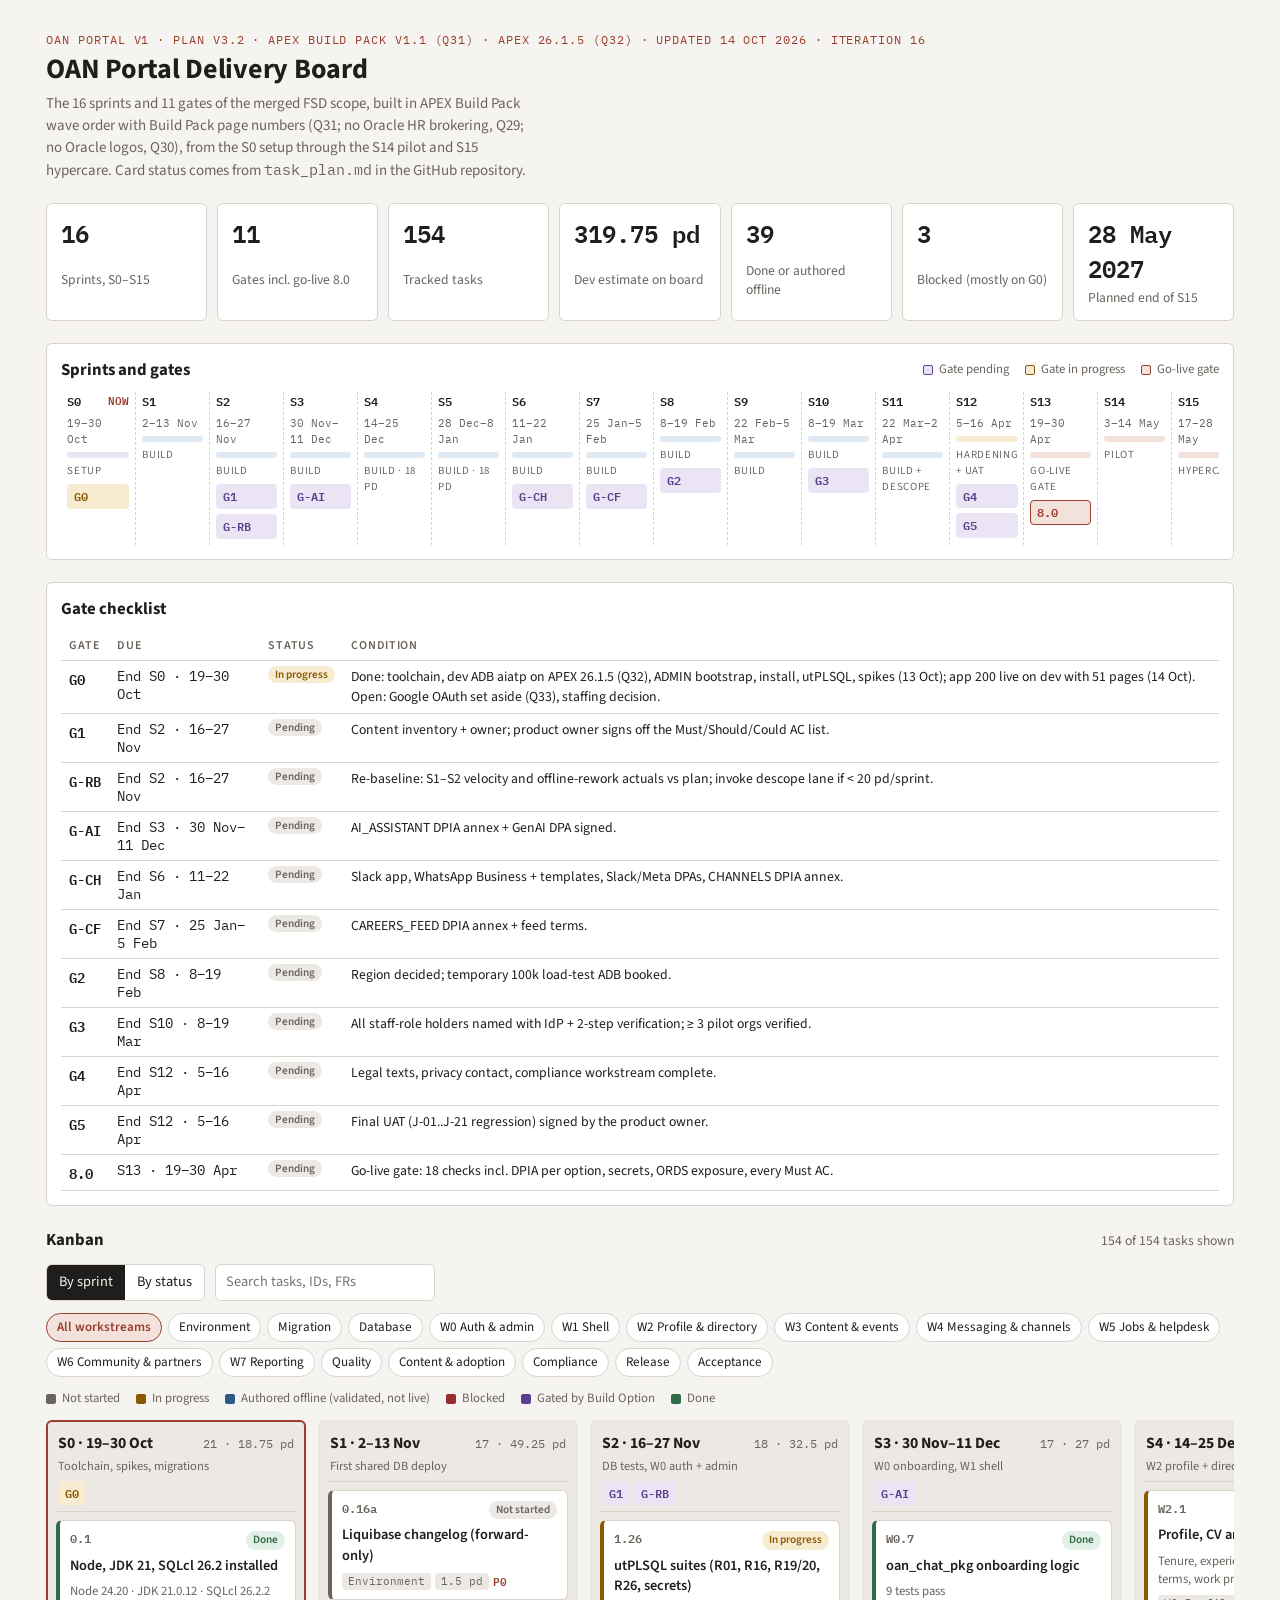
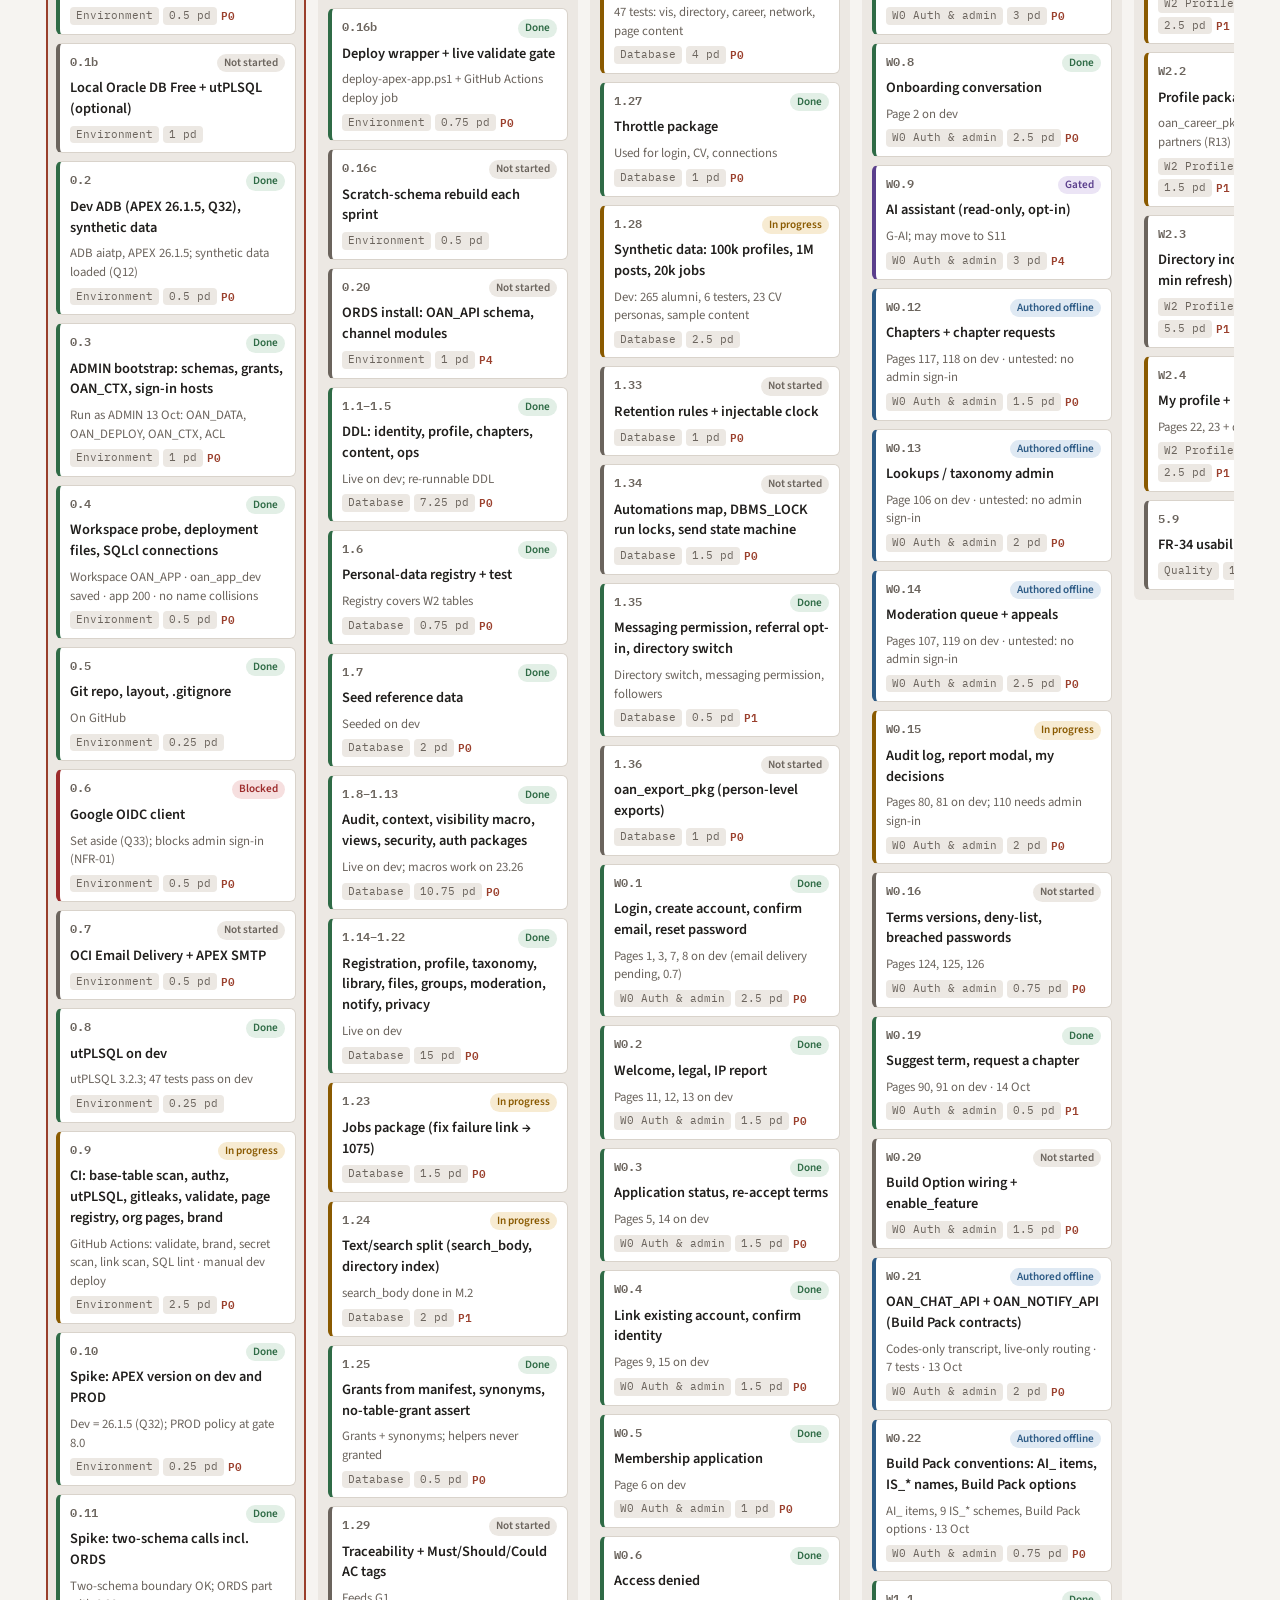
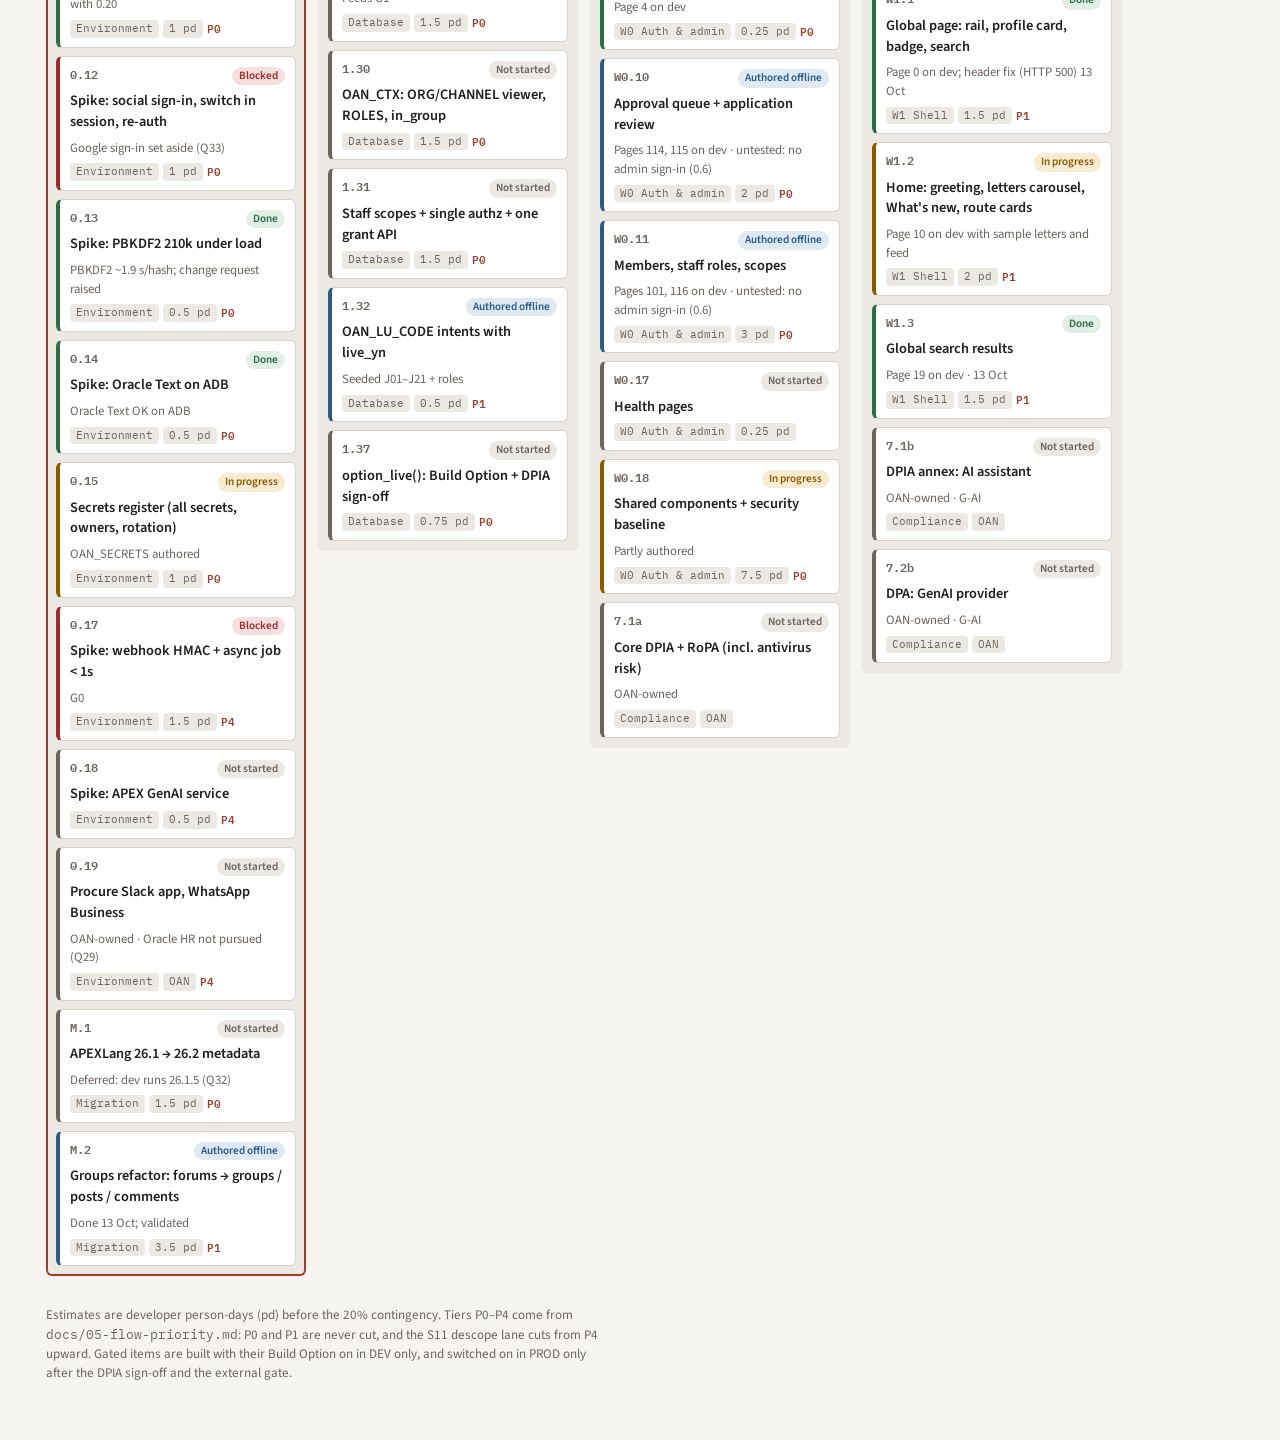
==== docs/index.html @ d641988b "GitHub Pages entry for the delivery board Co-Authored-By: Claude Opus 5.5 <noreply@anthropic.com>" ====
<!doctype html>
<html lang="en">
<head>
<meta charset="utf-8">
<meta name="viewport" content="width=device-width, initial-scale=1">
<title>OAN Portal Delivery Board</title>
<meta http-equiv="refresh" content="0; url=delivery-board.html">
</head>
<body>
<p><a href="delivery-board.html">OAN Portal delivery board</a> · <a href="OAN-Delivery-Board-landscape.pdf">PDF (A4 landscape)</a></p>
</body>
</html>
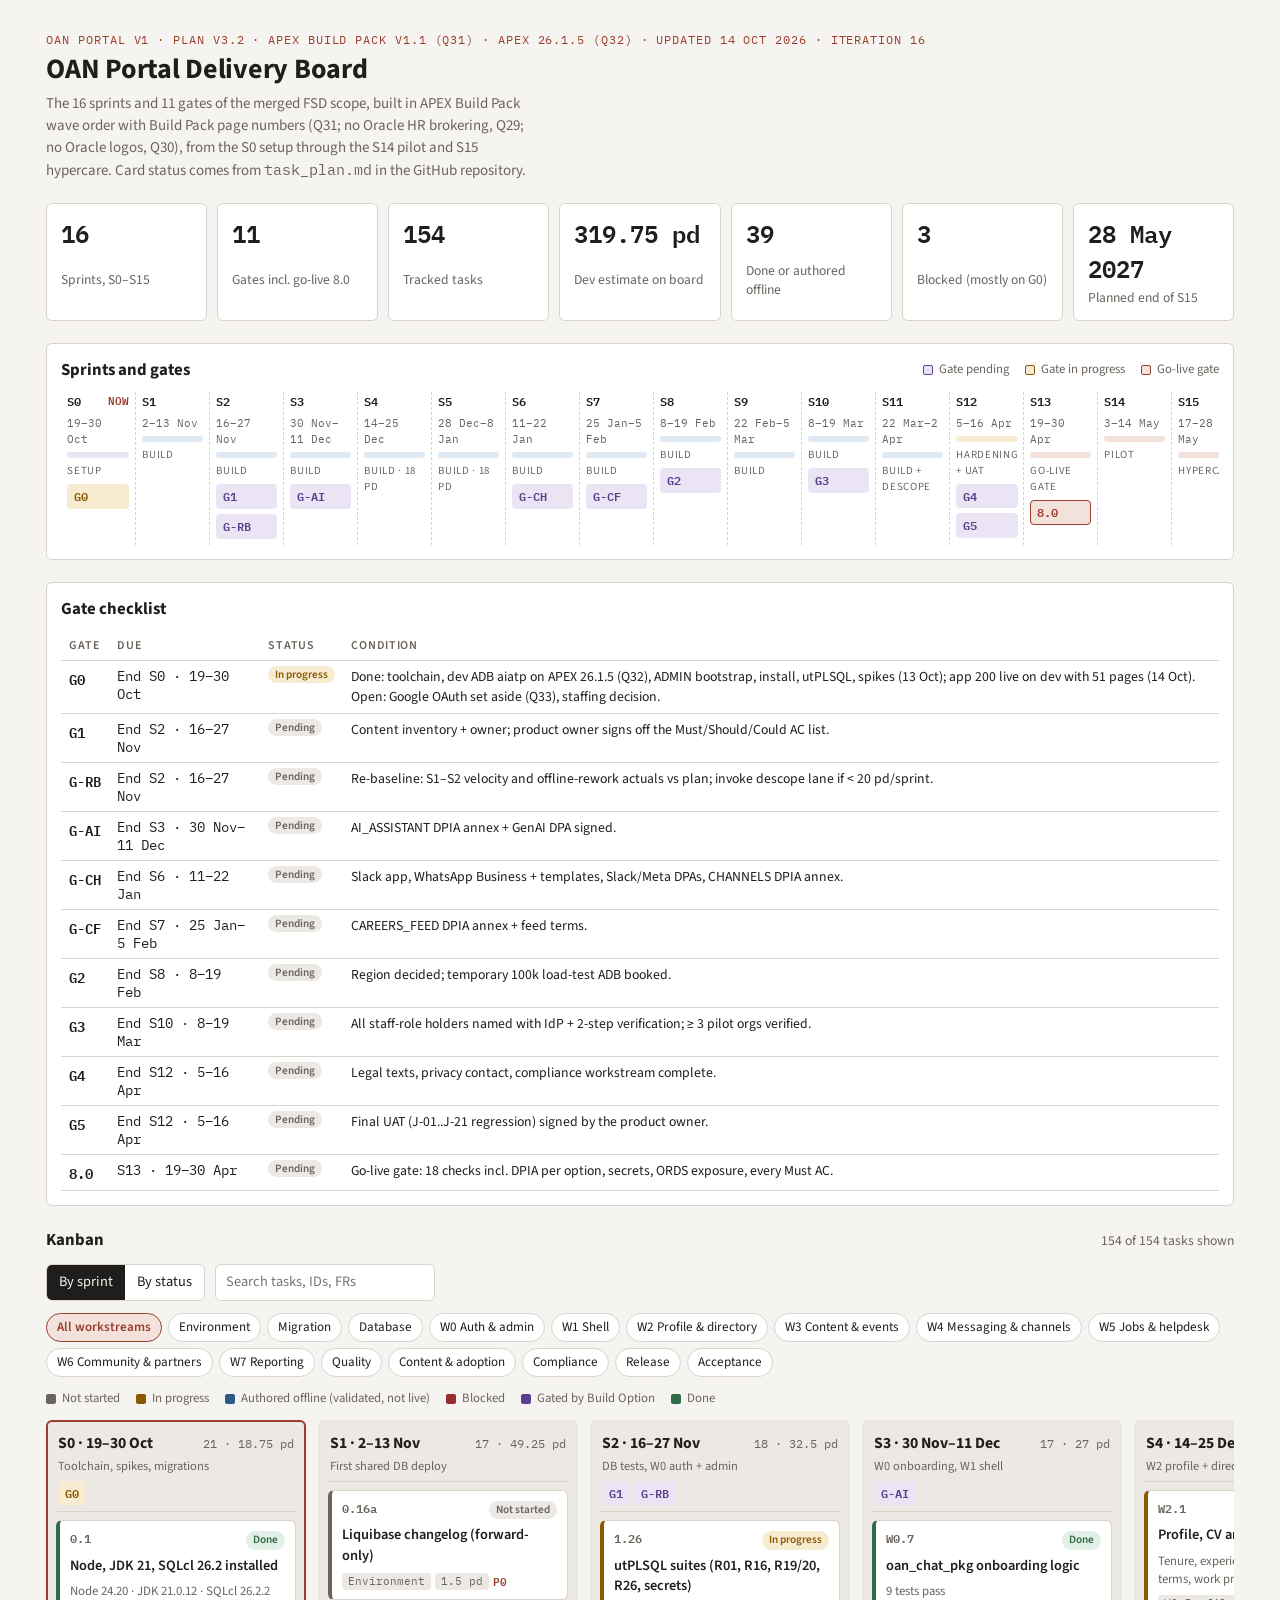
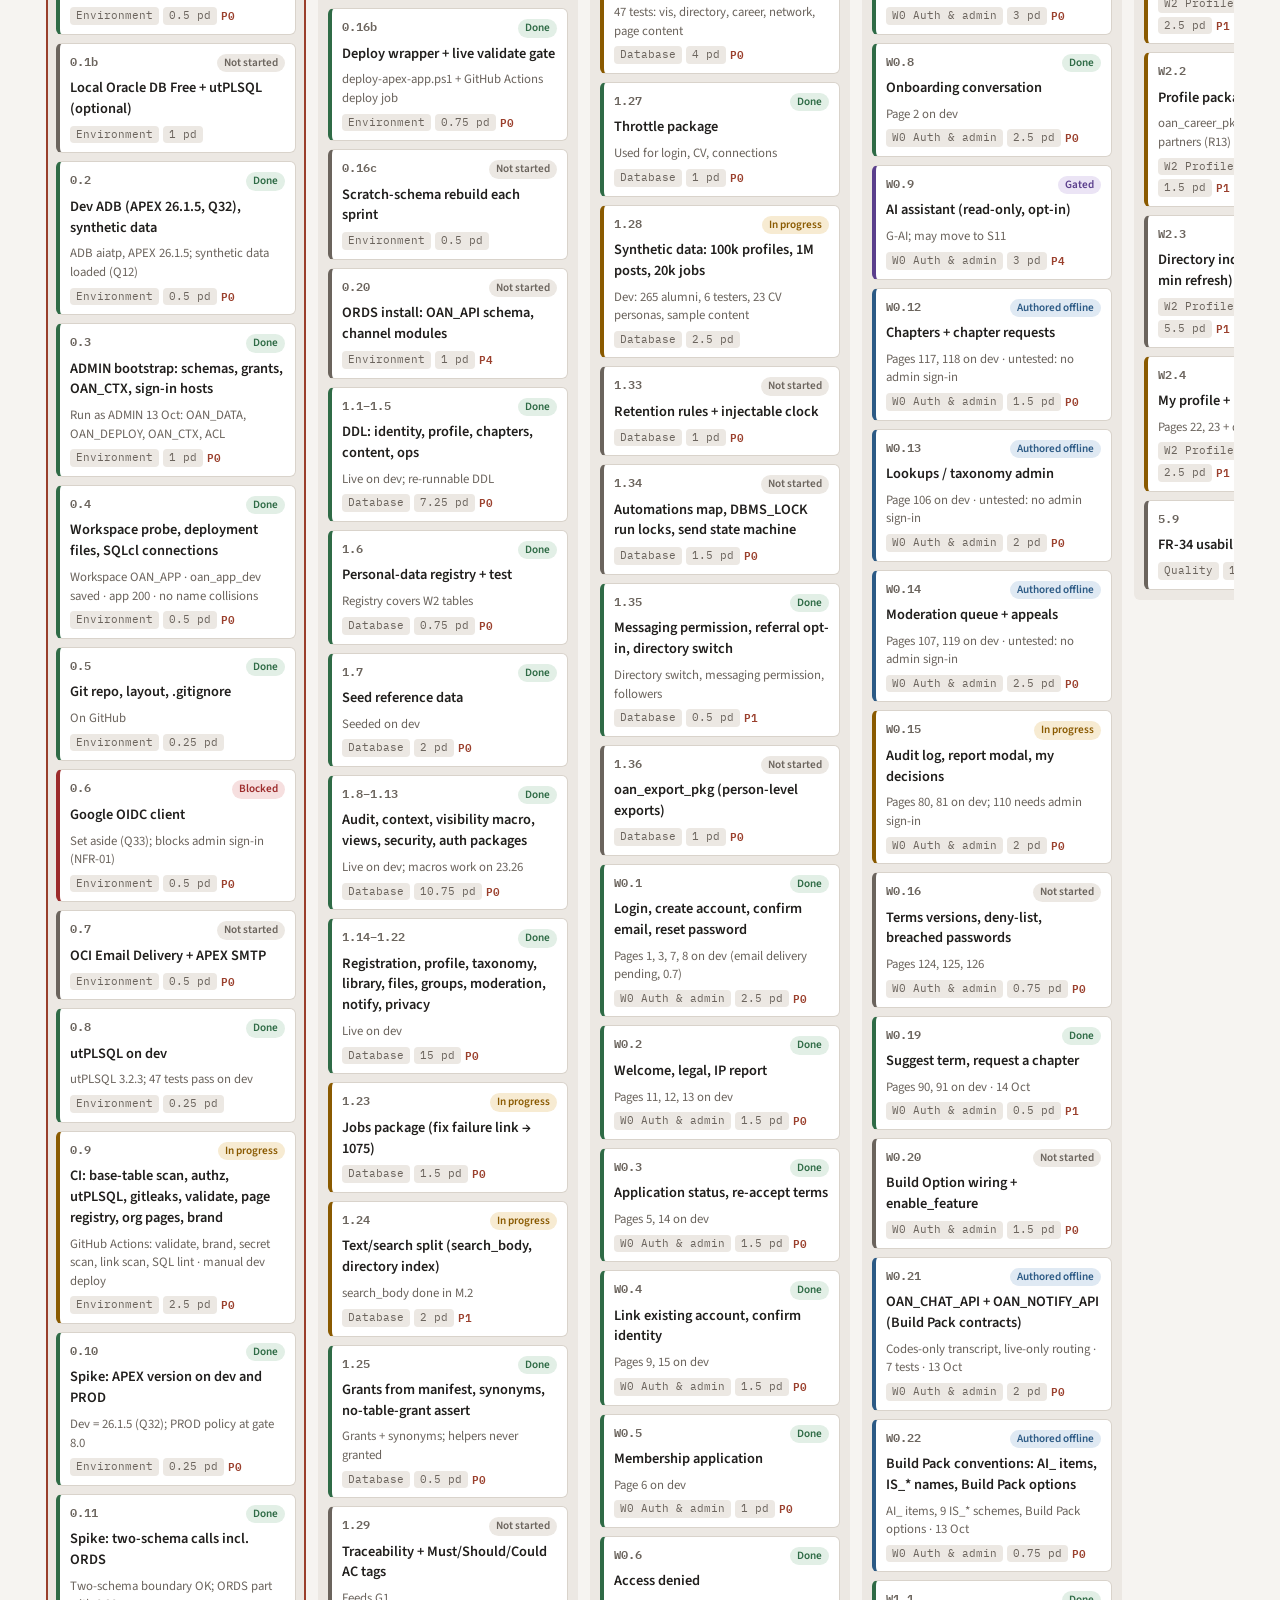
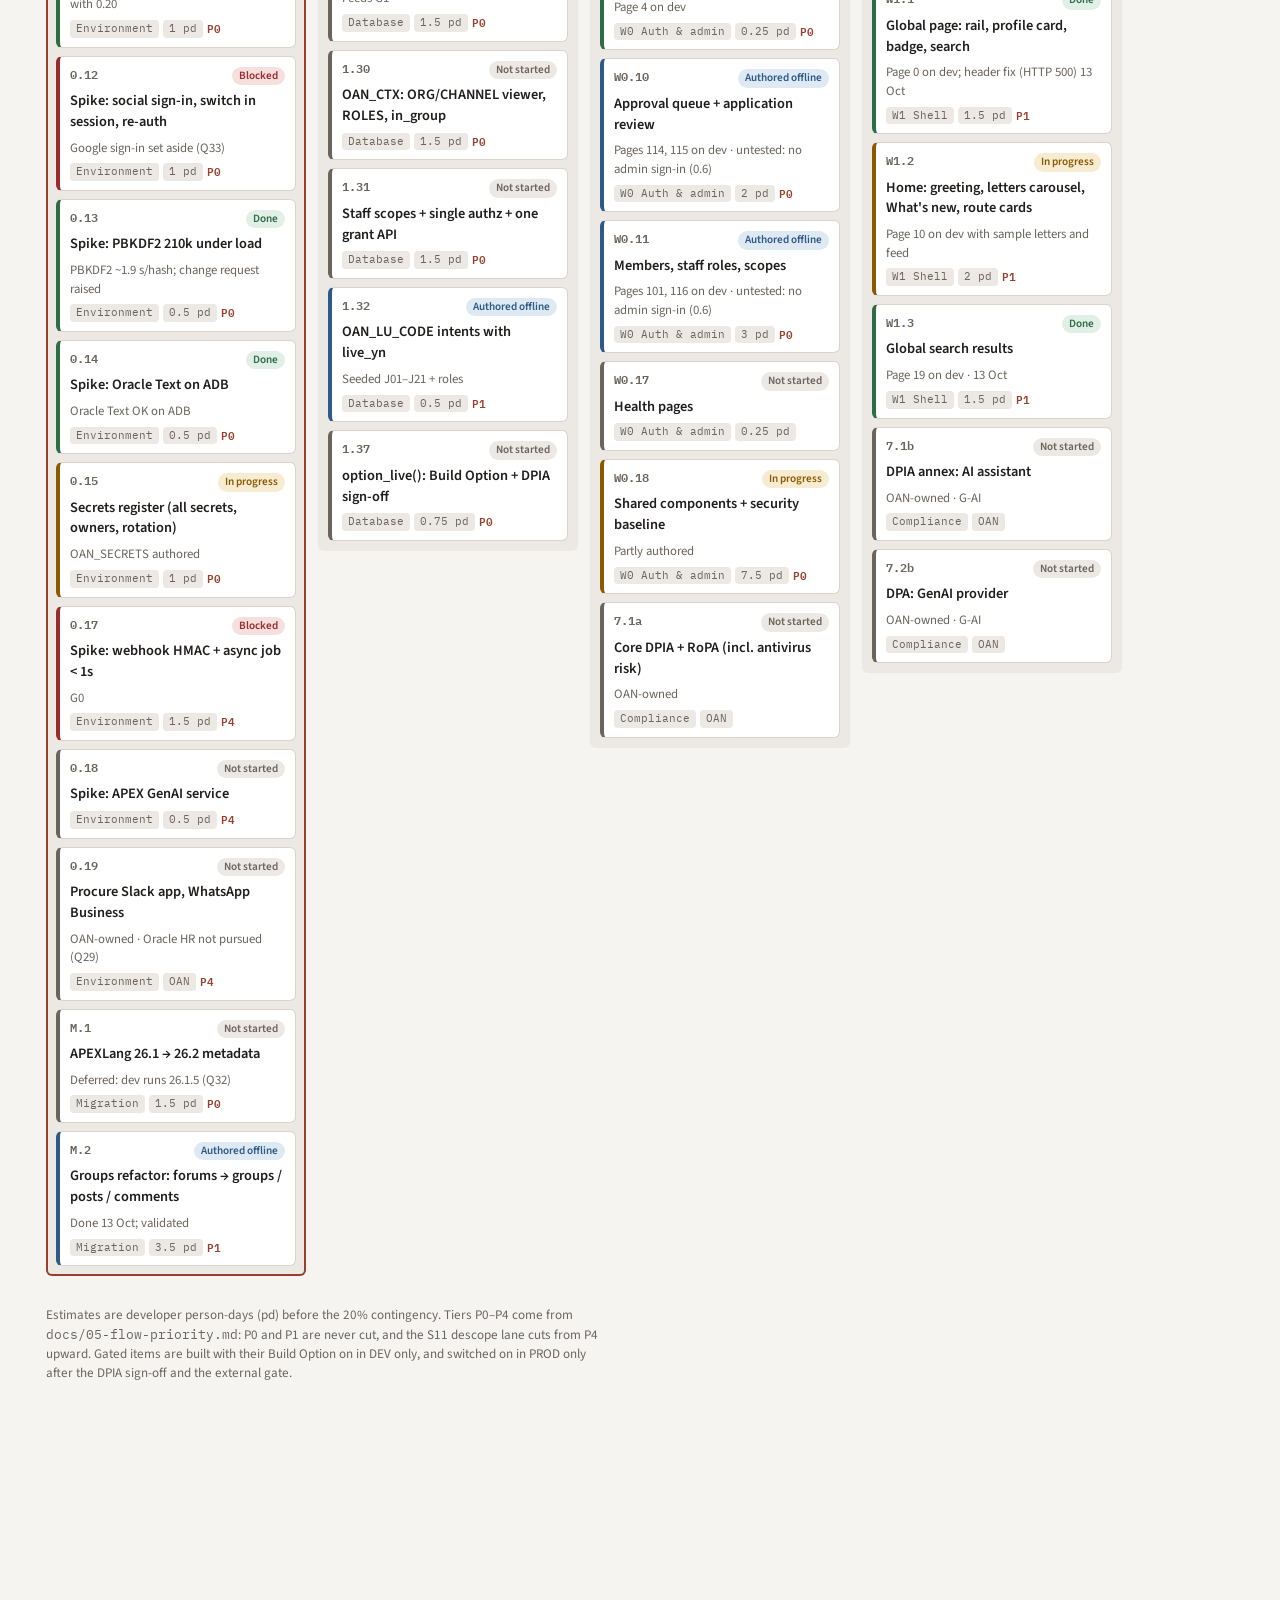
==== commit 90c6bb76: "Project status report (HTML + PDF) with CI/CD and Kanban board status Co-Authored-By: Claude Opus 5." ====
--- a/docs/index.html
+++ b/docs/index.html
@@ -7,6 +7,6 @@
 <meta http-equiv="refresh" content="0; url=delivery-board.html">
 </head>
 <body>
-<p><a href="delivery-board.html">OAN Portal delivery board</a> · <a href="OAN-Delivery-Board-landscape.pdf">PDF (A4 landscape)</a></p>
+<p><a href="delivery-board.html">OAN Portal delivery board</a> · <a href="OAN-Delivery-Board-landscape.pdf">PDF (A4 landscape)</a> · <a href="status-report.html">Status report</a> (<a href="OAN-Project-Status-Report.pdf">PDF</a>)</p>
 </body>
 </html>
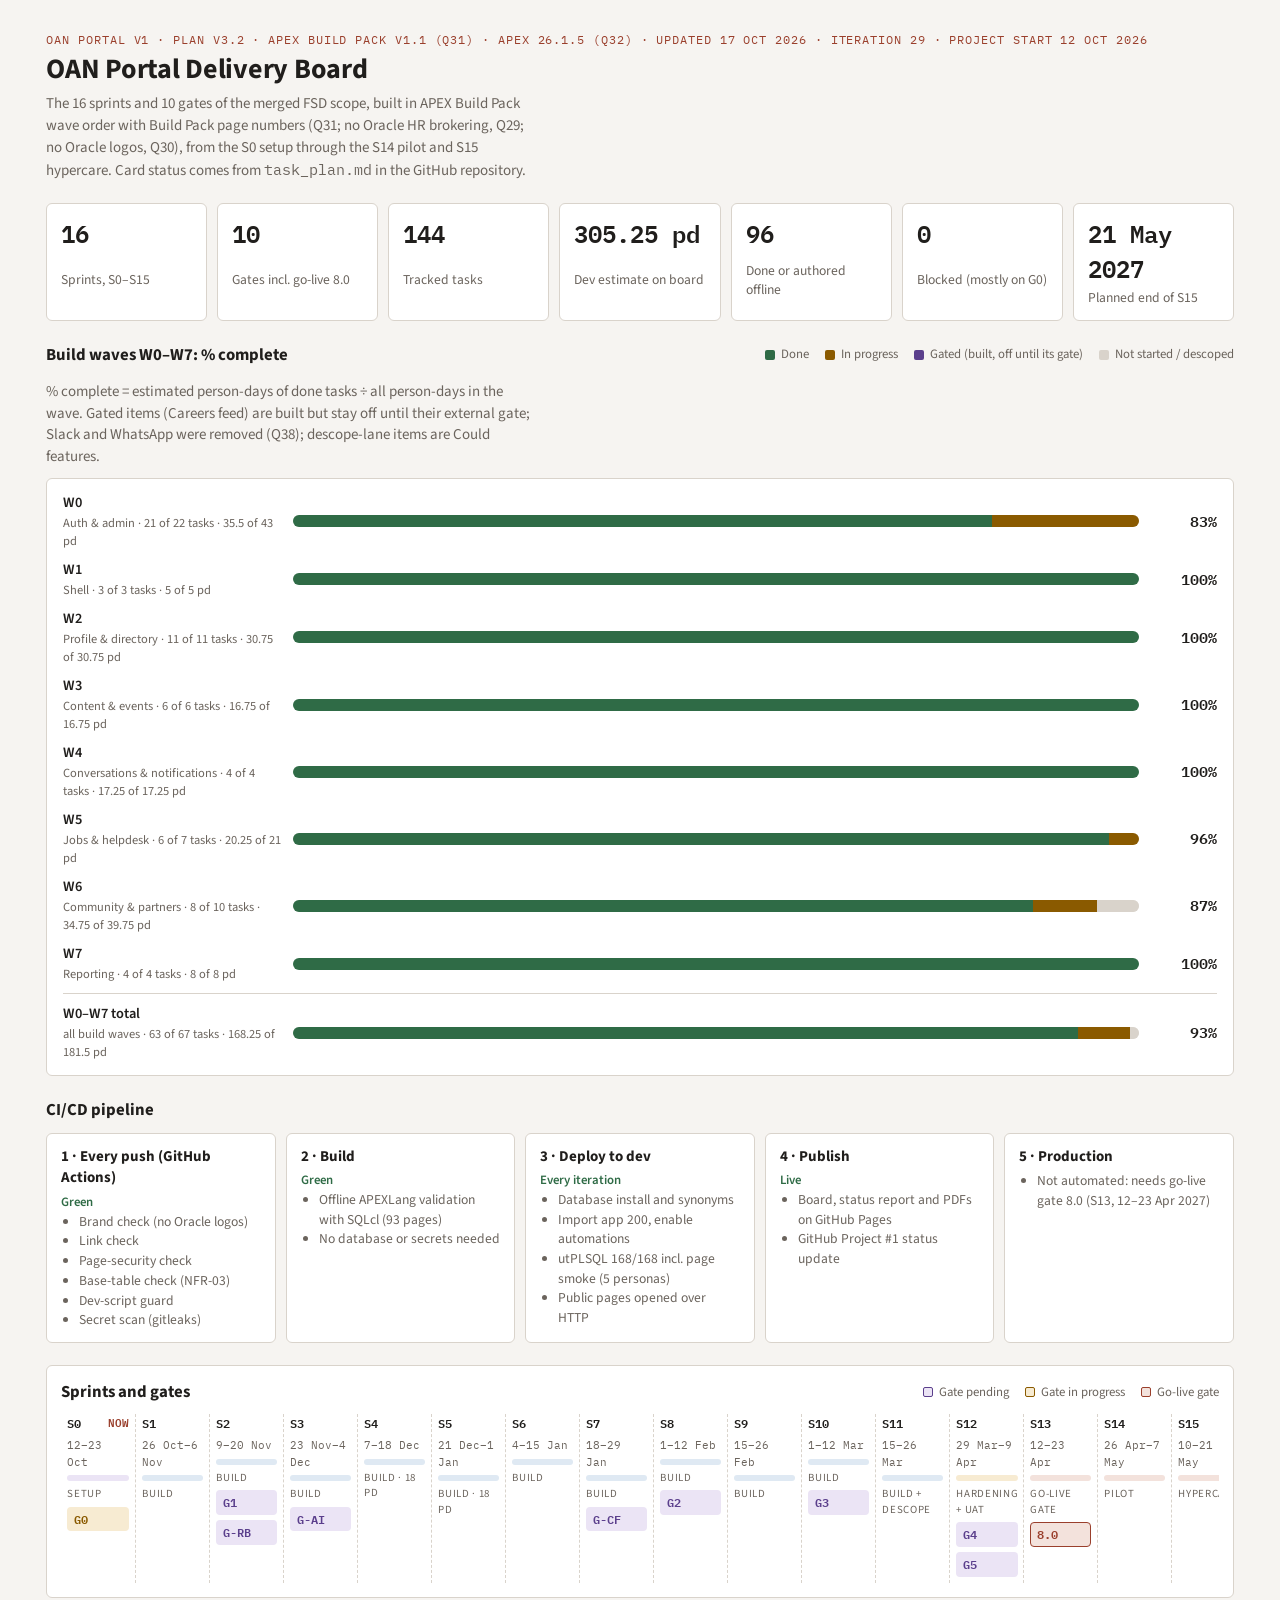
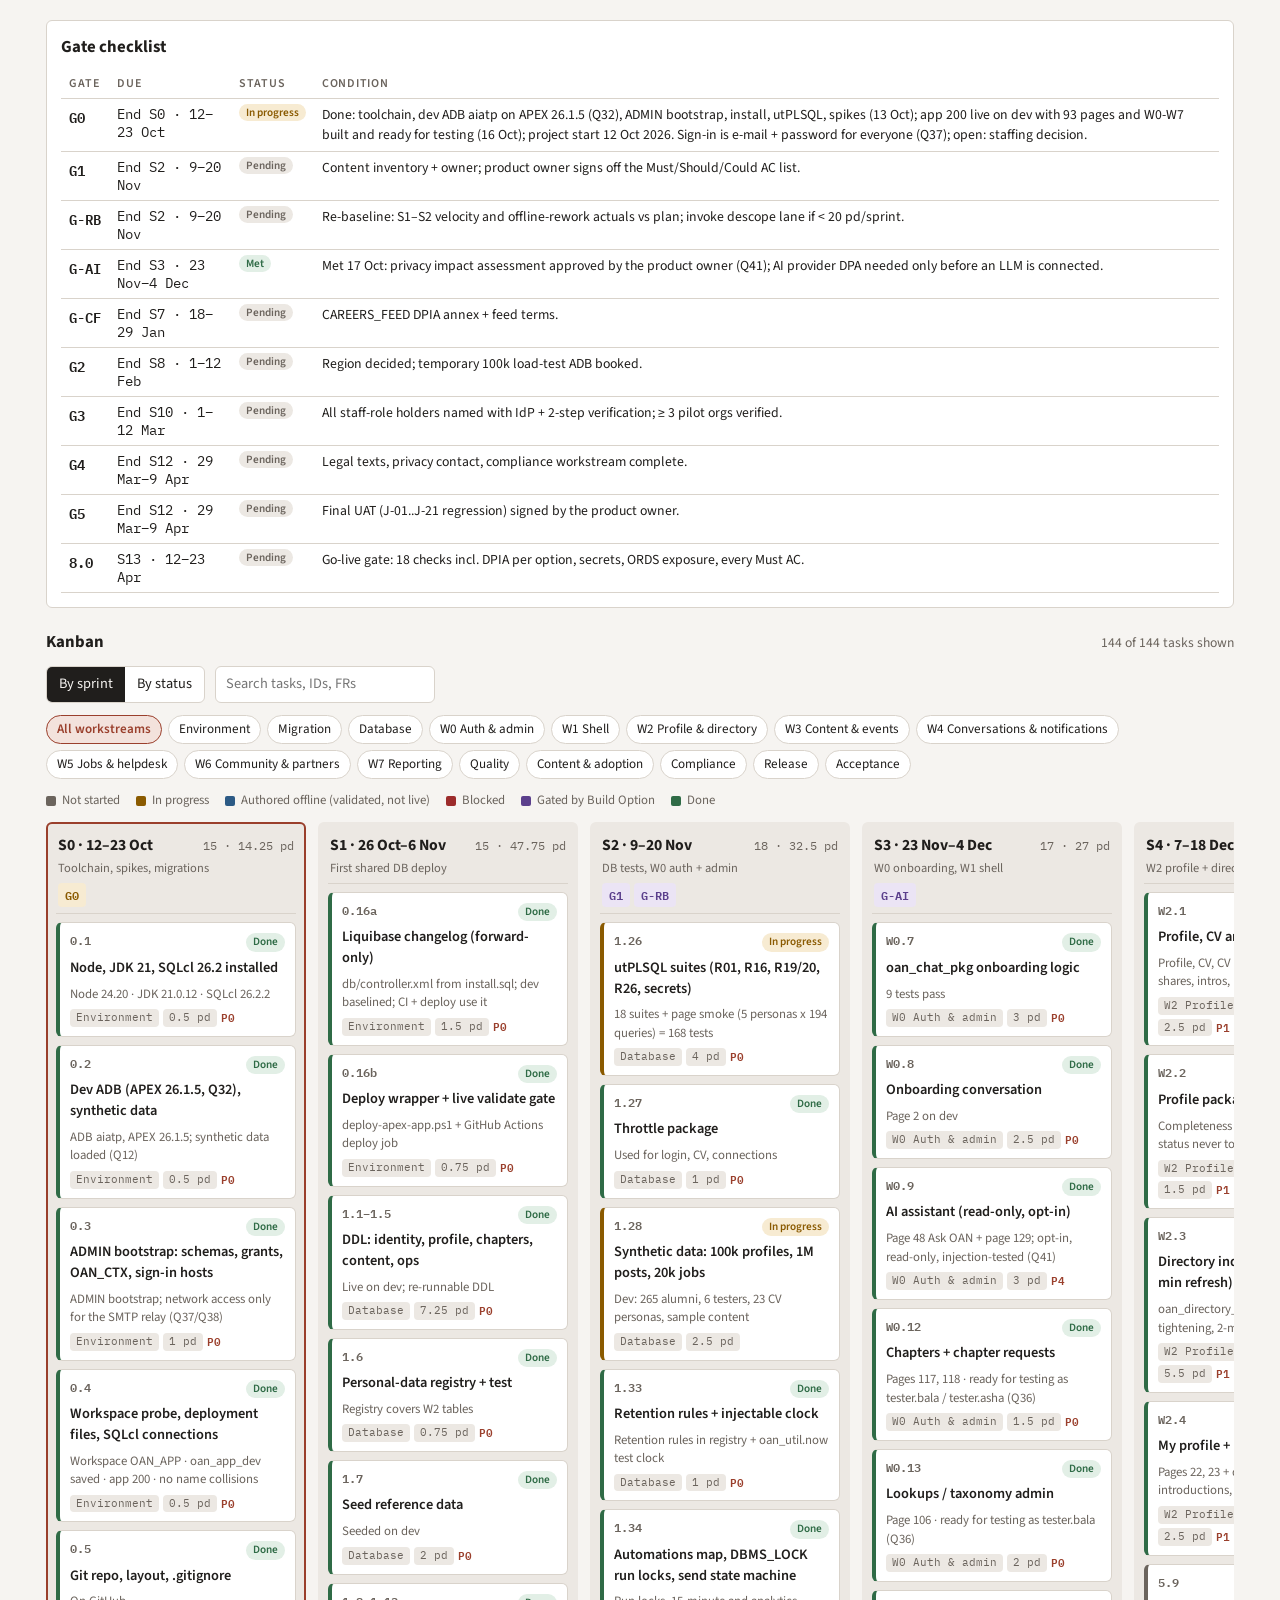
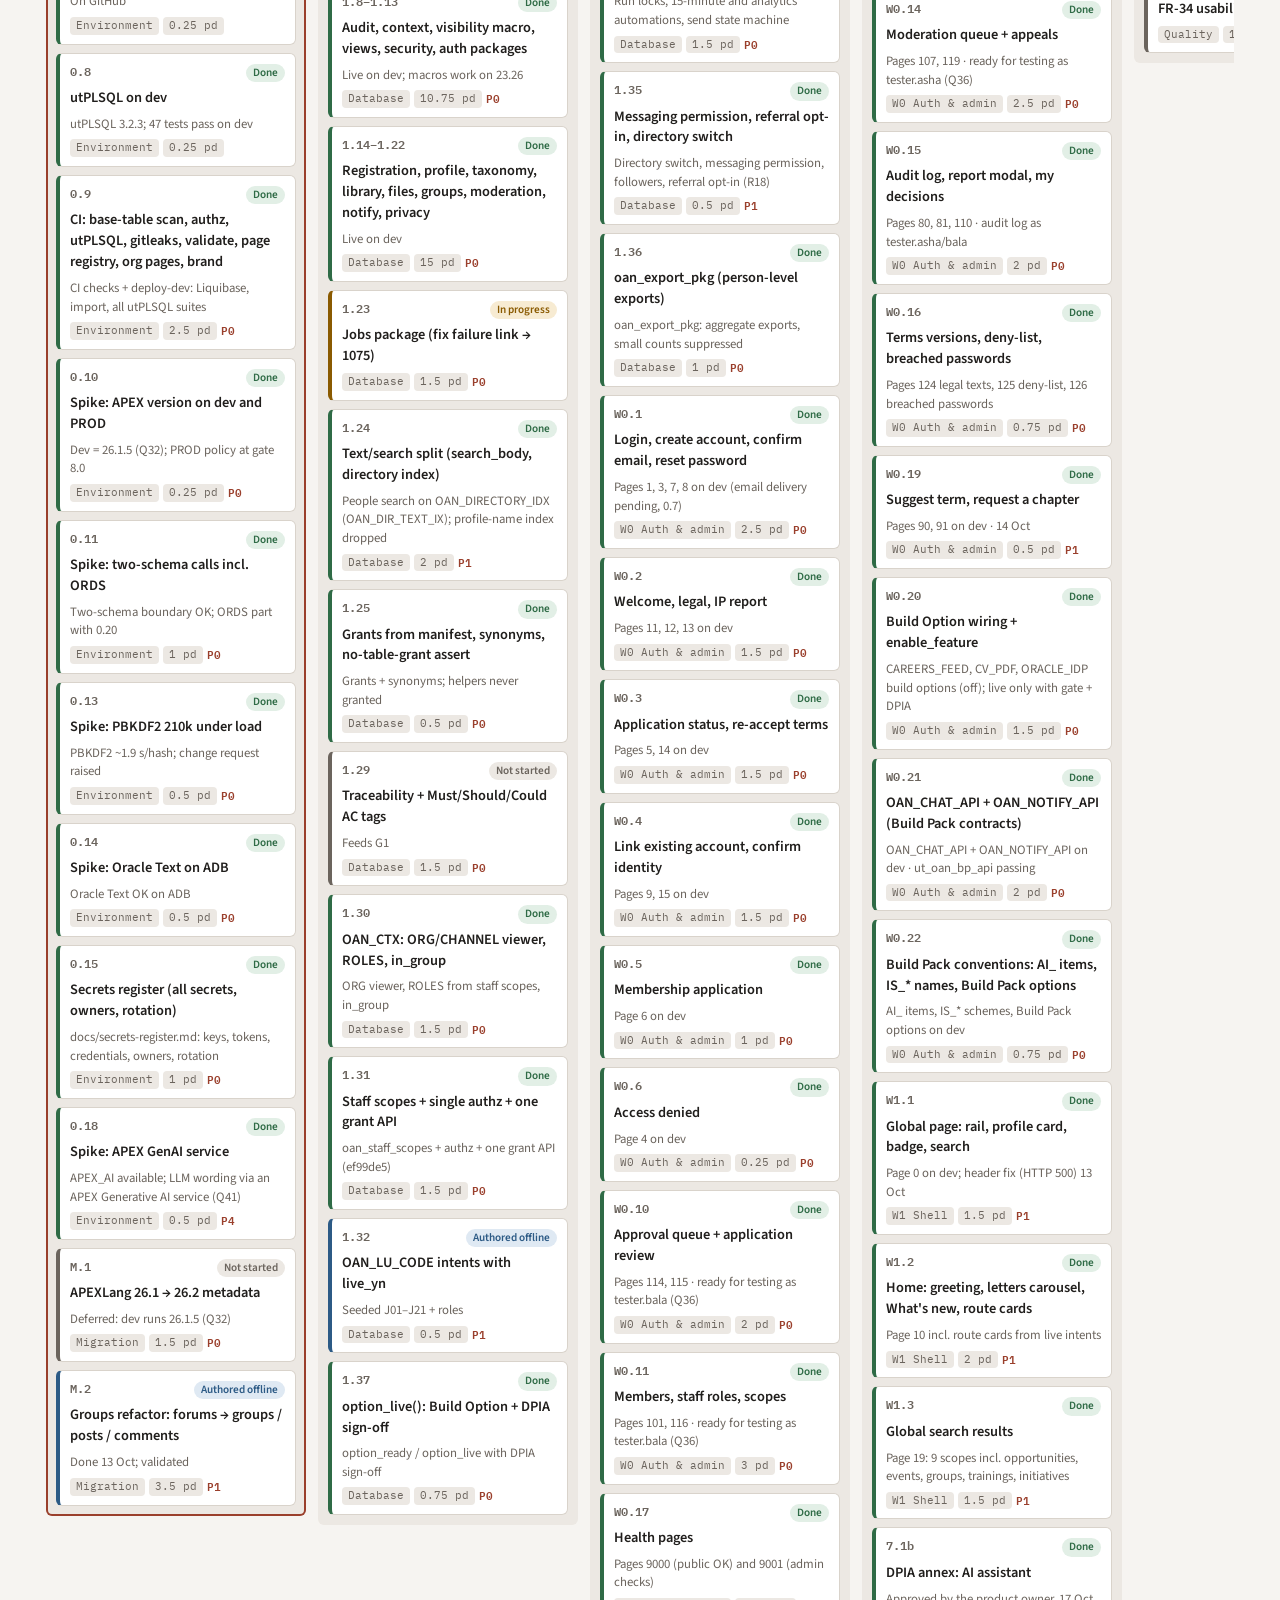
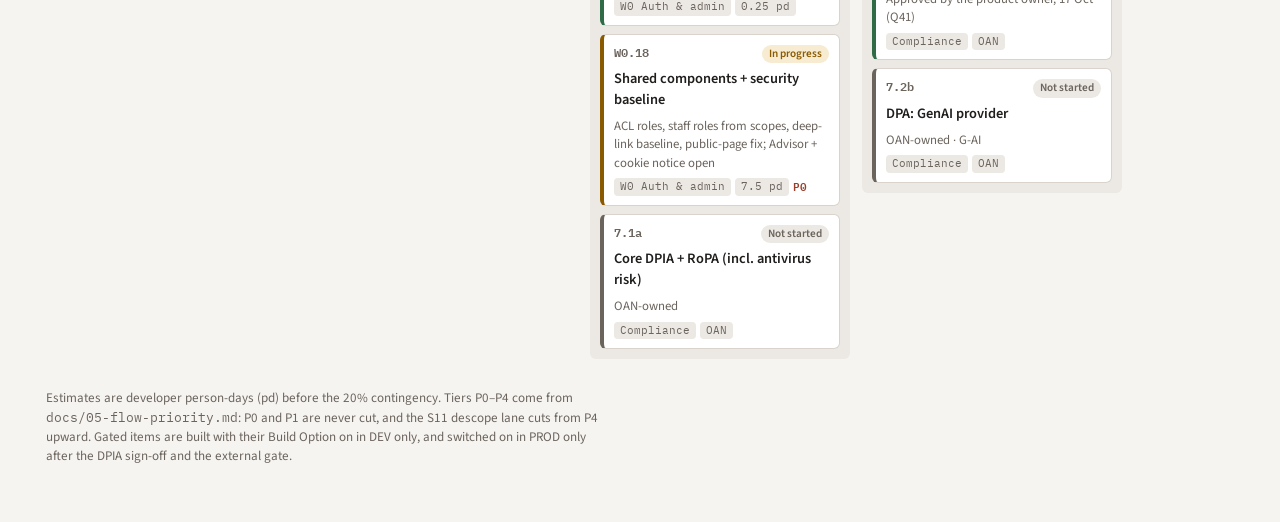
==== commit 4ceba3ca: "AI assistant (W0.9), volunteering (W6.10), sign-up without e-mail; APEX page catalogue PDF (iteratio" ====
--- a/docs/index.html
+++ b/docs/index.html
@@ -7,6 +7,6 @@
 <meta http-equiv="refresh" content="0; url=delivery-board.html">
 </head>
 <body>
-<p><a href="delivery-board.html">OAN Portal delivery board</a> · <a href="OAN-Delivery-Board-landscape.pdf">PDF (A4 landscape)</a> · <a href="status-report.html">Status report</a> (<a href="OAN-Project-Status-Report.pdf">PDF</a>)</p>
+<p><a href="delivery-board.html">OAN Portal delivery board</a> · <a href="OAN-Delivery-Board-landscape.pdf">PDF (A4 landscape)</a> · <a href="status-report.html">Status report</a> (<a href="OAN-Project-Status-Report.pdf">PDF</a>) · <a href="apex-page-catalogue.html">APEX page catalogue</a> (<a href="OAN-APEX-Page-Catalogue.pdf">PDF</a>)</p>
 </body>
 </html>
